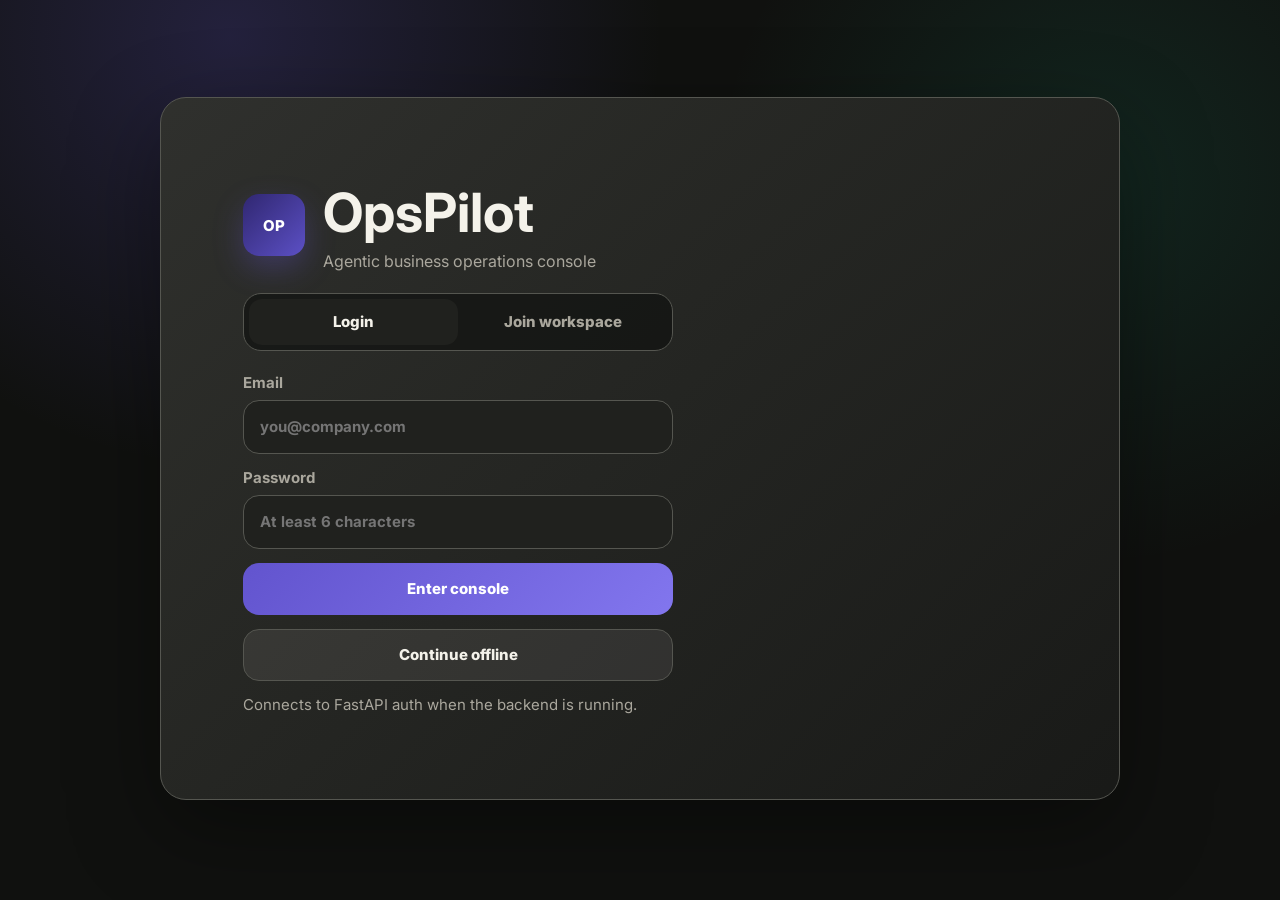
==== frontend/index.html @ 9881224c "Add AI suggestions and reply drafts" ====
<!doctype html>
<html lang="en">
  <head>
    <meta charset="UTF-8" />
    <meta name="viewport" content="width=device-width, initial-scale=1.0" />
    <title>OpsPilot Console</title>
    <link rel="preconnect" href="https://fonts.googleapis.com" />
    <link rel="preconnect" href="https://fonts.gstatic.com" crossorigin />
    <link href="https://fonts.googleapis.com/css2?family=Inter:wght@400;500;600;700;800&display=swap" rel="stylesheet" />
    <link rel="stylesheet" href="styles.css" />
  </head>

  <body>
    <main class="app-shell">
      <section class="auth-screen" id="authScreen">
        <div class="orbital-card">
          <div class="brand-row">
            <div class="logo-mark">OP</div>
            <div>
              <h1>OpsPilot</h1>
              <p>Agentic business operations console</p>
            </div>
          </div>

          <div class="auth-tabs">
            <button class="active" data-auth-tab="login">Login</button>
            <button data-auth-tab="join">Join workspace</button>
          </div>

          <form id="authForm" class="auth-form">
            <label id="nameField">
              <span>Full name</span>
              <input name="full_name" type="text" autocomplete="name" placeholder="Your name" />
            </label>

            <label>
              <span>Email</span>
              <input name="email" type="email" autocomplete="email" placeholder="you@company.com" required />
            </label>

            <label>
              <span>Password</span>
              <input name="password" type="password" autocomplete="current-password" placeholder="At least 6 characters" required />
            </label>

            <button class="primary-action" type="submit" id="authSubmit">Enter console</button>
            <button class="ghost-action" type="button" id="demoLogin">Continue offline</button>

            <p class="form-note" id="authMessage">Connects to FastAPI auth when the backend is running.</p>
          </form>
        </div>
      </section>

      <section class="console-screen hidden" id="consoleScreen">
        <header class="topbar">
          <div class="brand-mini">
            <div class="logo-mark small">OP</div>
            <strong>OpsPilot</strong>
            <span>/</span>
            <span>Console</span>
          </div>

          <div class="top-actions">
            <button class="model-pill" id="modelButton"><span></span><b id="modelName">gpt-4o</b> · langgraph</button>
            <button class="icon-button" data-panel="profile" type="button">Profile</button>
            <button class="icon-button" data-panel="history" type="button">History</button>
            <button class="icon-button" data-panel="settings" type="button">Settings</button>
            <button class="icon-button" id="logoutButton" title="Logout">Logout</button>
          </div>
        </header>

        <section class="utility-panel hidden" id="utilityPanel">
          <div class="utility-head">
            <h2 id="utilityTitle">Profile</h2>
            <button class="panel-close" id="panelClose" type="button">Close</button>
          </div>
          <div class="utility-body" id="utilityBody"></div>
        </section>

        <section class="command-wrap">
          <div class="command-bar" id="dropZone">
            <span class="search-icon">⌕</span>
            <input id="taskInput" placeholder="Describe a task, paste an invoice, or drop a file..." />
            <button id="runTaskButton">Run</button>
          </div>

          <div class="quick-row">
            <button id="clearButton">Clear</button>
            <button id="refreshButton">Refresh data</button>
          </div>
        </section>

        <section class="live-panel">
          <div class="panel-status">
            <strong><span class="live-dot"></span> LIVE · TASK <span id="liveTaskId">--</span></strong>
            <code id="processingTime">ready</code>
          </div>

          <div class="message-row">
            <div class="person-badge" id="personBadge">IN</div>
            <div class="message-copy">
              <div><strong id="customerName">Current request</strong> <span>waiting for input</span></div>
              <p id="taskText">No task has been processed yet.</p>
            </div>
          </div>

          <div class="agent-grid">
            <div class="reason-card">
              <h2>Reasoning Chain</h2>
              <ul id="reasoningList"></ul>
            </div>

            <div class="output-card">
              <div class="output-heading">
                <h2>Output</h2>
                <div class="confidence-ring"><span id="confidenceValue">--</span></div>
              </div>

              <dl>
                <dt>type</dt>
                <dd id="outType">--</dd>

                <dt>category</dt>
                <dd id="outCategory">--</dd>

                <dt>priority</dt>
                <dd id="outPriority">--</dd>

                <dt>team</dt>
                <dd id="outTeam">--</dd>

                <dt>sla</dt>
                <dd id="outSla">--</dd>
              </dl>
            </div>

            <div class="ai-insight-card">
              <div>
                <h2>AI Suggestions</h2>
                <ul id="suggestionList">
                  <li>No suggestions yet.</li>
                </ul>
              </div>

              <div>
                <h2>Reply Draft</h2>
                <p id="replyDraft">Run a task to generate a response draft.</p>
              </div>
            </div>
          </div>
        </section>

        <section class="metrics-grid">
          <article>
            <span>Tasks today</span>
            <strong id="metricTasks">0</strong>
            <small>live</small>
            <canvas data-chart="tasks"></canvas>
          </article>

          <article>
            <span>Invoices</span>
            <strong id="metricInvoices">0</strong>
            <small>live</small>
            <canvas data-chart="invoices"></canvas>
          </article>

          <article>
            <span>Latency</span>
            <strong id="metricLatency">--</strong>
            <small>p50</small>
            <canvas data-chart="latency"></canvas>
          </article>

          <article>
            <span>Accuracy</span>
            <strong id="metricAccuracy">--</strong>
            <small>live</small>
            <canvas data-chart="accuracy"></canvas>
          </article>
        </section>

        <section class="workload-card">
          <div class="section-heading">
            <h2>Team workload · today</h2>
            <span id="routedCount">0 tasks routed</span>
          </div>

          <div class="workload-bar">
            <span id="billingBar" style="--w:25%; --c:#6657d6"></span>
            <span id="financeBar" style="--w:25%; --c:#22a87f"></span>
            <span id="supportBar" style="--w:25%; --c:#4b9add"></span>
            <span id="opsBar" style="--w:25%; --c:#ec6a42"></span>
          </div>

          <div class="legend">
            <span><i style="--c:#6657d6"></i>Billing <b id="billingCount">0</b></span>
            <span><i style="--c:#22a87f"></i>Finance <b id="financeCount">0</b></span>
            <span><i style="--c:#4b9add"></i>Support <b id="supportCount">0</b></span>
            <span><i style="--c:#ec6a42"></i>Ops <b id="opsCount">0</b></span>
          </div>
        </section>

        <section class="activity-card">
          <div class="section-heading">
            <h2>Activity stream</h2>
            <div class="filters">
              <button class="active" data-filter="all">All</button>
              <button data-filter="ticket">Tickets</button>
              <button data-filter="invoice">Invoices</button>
            </div>
          </div>

          <div class="activity-list" id="activityList"></div>
        </section>
      </section>
    </main>

    <script src="app.js?v=ai-suggestions-1"></script>
  </body>
</html>
---- frontend/styles.css ----
:root {
  color-scheme: dark;
  --bg: #10110f;
  --panel: #2c2d2a;
  --panel-soft: #343531;
  --ink: #f4f2ea;
  --muted: #aaa79d;
  --line: #555650;
  --purple: #6254ce;
  --purple-deep: #2b256d;
  --green: #9bd86b;
  --teal: #1fa480;
  --orange: #cf552a;
  --blue: #4995d8;
}

* { box-sizing: border-box; }

body {
  margin: 0;
  min-height: 100vh;
  font-family: Inter, system-ui, -apple-system, BlinkMacSystemFont, "Segoe UI", sans-serif;
  background:
    radial-gradient(circle at 18% 4%, rgba(98, 84, 206, .24), transparent 27rem),
    radial-gradient(circle at 86% 20%, rgba(31, 164, 128, .14), transparent 24rem),
    var(--bg);
  color: var(--ink);
  font-size: 15px;
}

button, input { font: inherit; }
button { cursor: pointer; }
a { color: inherit; text-decoration: none; }

.app-shell {
  width: min(1470px, calc(100% - 28px));
  margin: 0 auto;
  padding: 24px 0 28px;
}

.hidden { display: none !important; }

.console-screen { position: relative; }

.auth-screen {
  min-height: calc(100vh - 52px);
  display: grid;
  place-items: center;
}

.orbital-card {
  position: relative;
  width: min(960px, 100%);
  min-height: 620px;
  display: grid;
  align-content: center;
  gap: 22px;
  overflow: hidden;
  padding: clamp(28px, 7vw, 82px);
  border: 1px solid var(--line);
  border-radius: 26px;
  background: linear-gradient(135deg, rgba(48, 49, 45, .96), rgba(25, 26, 24, .97));
  box-shadow: 0 30px 90px rgba(0,0,0,.38);
}

.brand-row, .brand-mini, .top-actions, .quick-row, .section-heading, .legend, .filters, .utility-head, .output-heading {
  display: flex;
  align-items: center;
}

.brand-row { gap: 18px; position: relative; z-index: 1; }
.brand-row h1 { margin: 0; font-size: clamp(34px, 5vw, 54px); letter-spacing: 0; }
.brand-row p { margin: 6px 0 0; color: var(--muted); font-size: 16px; }

.logo-mark {
  display: grid;
  place-items: center;
  width: 62px;
  height: 62px;
  border-radius: 16px;
  background: linear-gradient(135deg, #302771, #5c50c5);
  color: white;
  font-weight: 800;
  box-shadow: 0 12px 30px rgba(98,84,206,.32);
}

.logo-mark.small { width: 52px; height: 52px; border-radius: 13px; font-size: 14px; }

.auth-tabs {
  position: relative;
  z-index: 1;
  width: min(430px, 100%);
  display: grid;
  grid-template-columns: 1fr 1fr;
  padding: 5px;
  border: 1px solid var(--line);
  border-radius: 18px;
  background: rgba(17,18,16,.7);
}

.auth-tabs button, .filters button, .quick-row button, .icon-button {
  border: 0;
  color: var(--muted);
  background: transparent;
}

.auth-tabs button {
  min-height: 46px;
  border-radius: 13px;
  font-weight: 800;
}

.auth-tabs button.active, .filters button.active {
  background: #20211e;
  color: var(--ink);
}

.auth-form {
  position: relative;
  z-index: 1;
  width: min(430px, 100%);
  display: grid;
  gap: 14px;
}

.auth-form label { display: grid; gap: 8px; color: var(--muted); font-weight: 700; }
.auth-form input, .command-bar input {
  width: 100%;
  border: 1px solid var(--line);
  border-radius: 16px;
  background: #20211e;
  color: var(--ink);
  outline: 0;
}

.auth-form input { height: 54px; padding: 0 16px; }
.auth-form input:focus, .command-bar:focus-within { border-color: #a79cff; box-shadow: 0 0 0 4px rgba(98,84,206,.2); }

.primary-action, .ghost-action, .command-bar button {
  min-height: 52px;
  border: 0;
  border-radius: 16px;
  color: white;
  font-weight: 800;
  background: linear-gradient(135deg, var(--purple), #8276ee);
}

.ghost-action {
  color: var(--ink);
  background: rgba(244,242,234,.08);
  border: 1px solid var(--line);
}

.form-note { min-height: 22px; margin: 0; color: var(--muted); }

.topbar {
  position: relative;
  z-index: 20;
  display: flex;
  justify-content: space-between;
  gap: 20px;
  align-items: center;
  margin-bottom: 24px;
}

.brand-mini { gap: 14px; font-size: 21px; }
.brand-mini span { color: var(--muted); }
.top-actions { gap: 12px; }

.model-pill, .icon-button {
  min-height: 42px;
  border: 0;
  border-radius: 24px;
  font-weight: 800;
}

.model-pill {
  display: flex;
  gap: 9px;
  align-items: center;
  padding: 0 18px;
  color: #223b14;
  background: #edf8e6;
}

.model-pill span {
  width: 12px;
  height: 12px;
  border-radius: 50%;
  background: #6aa72a;
}

.icon-button {
  display: inline-flex;
  align-items: center;
  justify-content: center;
  padding: 0 16px;
  border: 1px solid var(--line);
  color: var(--ink);
  background: var(--panel);
}

.icon-button.active, .icon-button:hover {
  border-color: #a79cff;
  background: #353341;
}

.utility-panel {
  position: absolute;
  top: 72px;
  right: 0;
  z-index: 10;
  width: min(420px, calc(100vw - 32px));
  padding: 16px;
  border: 1px solid var(--line);
  border-radius: 16px;
  background: #252622;
  box-shadow: 0 22px 70px rgba(0,0,0,.42);
}

.utility-head {
  justify-content: space-between;
  gap: 14px;
  margin-bottom: 16px;
}

.utility-head h2 {
  margin: 0;
  font-size: 18px;
}

.panel-close {
  min-height: 36px;
  padding: 0 13px;
  border: 1px solid var(--line);
  border-radius: 999px;
  color: var(--ink);
  background: #20211e;
}

.utility-body {
  display: grid;
  gap: 14px;
}

.utility-grid {
  display: grid;
  grid-template-columns: repeat(3, 1fr);
  gap: 14px;
}

.utility-tile {
  min-height: 94px;
  padding: 16px;
  border: 1px solid #484943;
  border-radius: 12px;
  background: #20211e;
}

.utility-tile span, .utility-row span {
  display: block;
  color: var(--muted);
  font-size: 13px;
  margin-bottom: 7px;
}

.utility-tile strong {
  font-size: 18px;
}

.utility-list {
  display: grid;
  gap: 8px;
}

.utility-row {
  display: grid;
  grid-template-columns: 76px 1fr 72px;
  align-items: center;
  gap: 12px;
  min-height: 44px;
  padding: 10px 12px;
  border: 1px solid #484943;
  border-radius: 10px;
  background: #20211e;
}

.mini-action {
  min-height: 34px;
  border: 1px solid var(--line);
  border-radius: 999px;
  color: var(--ink);
  background: #2f302c;
}

.settings-form {
  display: grid;
  grid-template-columns: 1fr 180px auto;
  gap: 12px;
  align-items: end;
}

.settings-form label {
  display: grid;
  gap: 7px;
  color: var(--muted);
  font-weight: 700;
}

.settings-form input, .settings-form select {
  min-height: 42px;
  border: 1px solid var(--line);
  border-radius: 12px;
  padding: 0 12px;
  color: var(--ink);
  background: #20211e;
}

.settings-form button {
  min-height: 42px;
  border: 0;
  border-radius: 12px;
  padding: 0 16px;
  color: white;
  font-weight: 800;
  background: var(--purple);
}

.command-wrap { display: grid; gap: 12px; margin-bottom: 24px; }

.command-bar {
  display: grid;
  grid-template-columns: auto 1fr auto;
  align-items: center;
  gap: 14px;
  min-height: 76px;
  padding: 0 12px 0 24px;
  border: 1px solid var(--line);
  border-radius: 20px;
  background: var(--panel);
  transition: .2s ease;
}

.command-bar.dragging { transform: translateY(-2px); border-color: var(--green); }
.search-icon { color: var(--muted); font-size: 34px; }
.command-bar input { border: 0; background: transparent; font-size: 18px; }
.command-bar button { min-width: 112px; }

.quick-row { gap: 10px; flex-wrap: wrap; }
.quick-row button {
  min-height: 38px;
  padding: 0 14px;
  border: 1px solid var(--line);
  border-radius: 999px;
  background: rgba(244,242,234,.06);
}

.live-panel, .workload-card, .activity-card, .metrics-grid article {
  border: 1px solid var(--line);
  background: var(--panel);
  box-shadow: inset 0 1px rgba(255,255,255,.04);
}

.live-panel {
  overflow: hidden;
  border-color: #a79cff;
  border-radius: 20px;
  margin-bottom: 24px;
}

.panel-status {
  display: flex;
  justify-content: space-between;
  gap: 16px;
  align-items: center;
  padding: 18px 28px;
  background: var(--purple-deep);
}

.live-dot {
  display: inline-block;
  width: 13px;
  height: 13px;
  margin-right: 12px;
  border-radius: 50%;
  background: var(--green);
  box-shadow: 0 0 0 0 rgba(155,216,107,.8);
  animation: pulse 1.5s infinite;
}

@keyframes pulse {
  70% { box-shadow: 0 0 0 12px rgba(155,216,107,0); }
}

.panel-status code { color: #aaa1e5; font-size: 18px; font-weight: 800; }
.message-row { display: grid; grid-template-columns: 58px 1fr; gap: 18px; padding: 30px 32px; }
.person-badge {
  display: grid;
  place-items: center;
  width: 56px;
  height: 56px;
  border-radius: 50%;
  background: #faece8;
  color: #723b2c;
  font-weight: 800;
}

.message-copy span { color: var(--muted); margin-left: 10px; }
.message-copy p {
  margin: 10px 0 0;
  padding: 18px 20px;
  border-radius: 16px;
  background: #22231f;
  font-size: 18px;
  line-height: 1.5;
}

.agent-grid {
  display: grid;
  grid-template-columns: 1.15fr 1fr;
  gap: 24px;
  padding: 0 32px 30px;
}

.reason-card, .output-card, .ai-insight-card {
  min-height: 270px;
  border-radius: 16px;
  padding: 28px;
}

.reason-card { background: #242520; }
.reason-card h2, .output-card h2, .ai-insight-card h2, .section-heading h2 {
  margin: 0;
  font-size: 17px;
  text-transform: none;
}

.reason-card h2, .output-card h2, .ai-insight-card h2 {
  margin-bottom: 22px;
  color: #cbc8bf;
  text-transform: uppercase;
  letter-spacing: 0;
}

.reason-card ul { list-style: none; display: grid; gap: 16px; padding: 0; margin: 0; }
.reason-card li {
  display: grid;
  grid-template-columns: 28px 1fr auto;
  align-items: center;
  gap: 16px;
  min-height: 36px;
  color: var(--muted);
  font-size: 16px;
}

.reason-card li.done { color: var(--ink); }
.reason-card li.active {
  padding: 9px 12px;
  margin-left: -12px;
  border-radius: 10px;
  color: #6b61c6;
  background: #ededff;
}

.reason-card i {
  width: 24px;
  height: 24px;
  border: 2px solid #666762;
  border-radius: 50%;
}

.reason-card li.done i { border: 0; border-radius: 0; }
.reason-card li.done i::before { content: "✓"; color: var(--teal); font-size: 28px; }
.reason-card li.active i { border: 0; background: var(--purple); }
.reason-card small { color: var(--muted); }

.output-card {
  background: var(--purple-deep);
}

.ai-insight-card {
  grid-column: 1 / -1;
  min-height: 0;
  display: grid;
  grid-template-columns: 1fr 1fr;
  gap: 22px;
  background: #20211e;
}

.output-heading {
  justify-content: space-between;
  gap: 18px;
  margin-bottom: 22px;
}

.output-card .output-heading h2 {
  margin-bottom: 0;
}

.confidence-ring {
  position: relative;
  flex: 0 0 auto;
  width: 70px;
  height: 70px;
  display: grid;
  place-items: center;
  border-radius: 50%;
  background: conic-gradient(var(--green) 0 352deg, rgba(255,255,255,.18) 352deg);
}

.confidence-ring::after {
  content: "";
  position: absolute;
  inset: 7px;
  border-radius: 50%;
  background: var(--purple-deep);
}

.confidence-ring span {
  position: relative;
  z-index: 1;
  color: var(--green);
  font-weight: 800;
}

.output-card dl {
  display: grid;
  grid-template-columns: minmax(86px, 120px) minmax(0, 1fr);
  gap: 13px;
  margin: 0;
  font-size: 16px;
}

.output-card dt { color: #bdb5df; }
.output-card dd { margin: 0; justify-self: end; max-width: 100%; font-weight: 800; text-align: right; overflow-wrap: anywhere; }
#outType { padding: 8px 16px; border-radius: 999px; background: #6657d6; }
#outPriority { padding: 8px 16px; border-radius: 999px; background: var(--orange); }
#outTeam { color: var(--green); }

.ai-insight-card ul {
  display: grid;
  gap: 10px;
  margin: 0;
  padding: 0;
  list-style: none;
}

.ai-insight-card li, .ai-insight-card p {
  margin: 0;
  color: var(--ink);
  line-height: 1.45;
}

.ai-insight-card li {
  position: relative;
  padding-left: 20px;
}

.ai-insight-card li::before {
  content: "";
  position: absolute;
  top: .7em;
  left: 0;
  width: 8px;
  height: 8px;
  border-radius: 50%;
  background: var(--green);
}

.metrics-grid {
  display: grid;
  grid-template-columns: repeat(4, 1fr);
  gap: 20px;
  margin-bottom: 24px;
}

.metrics-grid article {
  position: relative;
  min-height: 132px;
  overflow: hidden;
  border-radius: 18px;
  padding: 20px;
}

.metrics-grid span, .metrics-grid small { display: block; color: var(--muted); }
.metrics-grid strong { display: block; margin: 8px 0; font-size: 28px; }
.metrics-grid small { color: #4d9d26; font-weight: 800; }
.metrics-grid canvas { position: absolute; right: 20px; bottom: 34px; width: 118px; height: 42px; }

.workload-card, .activity-card { border-radius: 18px; padding: 28px; margin-bottom: 24px; }
.section-heading { justify-content: space-between; gap: 16px; margin-bottom: 24px; }
.section-heading span { color: var(--muted); }

.workload-bar {
  display: flex;
  overflow: hidden;
  height: 16px;
  border-radius: 999px;
  background: #20211e;
}

.workload-bar span { width: var(--w); background: var(--c); }
.legend { justify-content: space-between; gap: 18px; flex-wrap: wrap; margin-top: 24px; color: var(--muted); font-size: 16px; }
.legend span { display: flex; align-items: center; gap: 10px; }
.legend i { width: 16px; height: 16px; border-radius: 5px; background: var(--c); }
.legend b { margin-left: 70px; color: var(--ink); }

.filters { gap: 12px; }
.filters button {
  min-height: 40px;
  padding: 0 18px;
  border-radius: 999px;
  font-weight: 800;
}

.activity-list { display: grid; }
.empty-state {
  min-height: 58px;
  display: grid;
  align-items: center;
  color: var(--muted);
  border: 1px dashed #4a4b45;
  border-radius: 12px;
  padding: 0 16px;
}

.activity-item {
  display: grid;
  grid-template-columns: 16px 72px minmax(220px, 1fr) 118px 86px 58px;
  align-items: center;
  gap: 16px;
  min-height: 60px;
  border-bottom: 1px solid #4a4b45;
  font-size: 16px;
}

.activity-item:last-child { border-bottom: 0; }
.activity-dot { width: 12px; height: 12px; border-radius: 50%; background: var(--green); }
.activity-dot.ticket { background: var(--purple); }
.activity-id, .activity-time { color: var(--muted); }
.tag {
  justify-self: start;
  padding: 7px 14px;
  border-radius: 999px;
  background: #e8e6ff;
  color: #2d2864;
  font-weight: 800;
}
.tag.invoice { background: #def4ee; color: #0d4c3d; }
.tag.general { background: #e6f2ff; color: #113a5b; }
.priority-high { color: var(--orange); font-weight: 800; }

@media (max-width: 900px) {
  .topbar, .section-heading { align-items: flex-start; flex-direction: column; }
  .agent-grid, .metrics-grid, .ai-insight-card { grid-template-columns: 1fr; }
  .utility-grid, .settings-form { grid-template-columns: 1fr; }
  .utility-row { grid-template-columns: 70px 1fr; }
  .message-row { grid-template-columns: 1fr; }
  .message-copy p { font-size: 19px; padding: 18px; }
  .activity-item { grid-template-columns: 18px 70px 1fr; gap: 12px; padding: 14px 0; }
  .activity-item .tag, .activity-item .priority, .activity-time { justify-self: start; }
}

@media (max-width: 560px) {
  .app-shell { width: min(100% - 18px, 1470px); padding-top: 10px; }
  .brand-mini { font-size: 20px; gap: 10px; }
  .top-actions { flex-wrap: wrap; }
  .command-bar { grid-template-columns: 1fr; padding: 14px; }
  .search-icon { display: none; }
  .command-bar input { font-size: 18px; min-height: 44px; }
  .panel-status { flex-direction: column; align-items: flex-start; }
  .agent-grid, .message-row, .live-panel .panel-status { padding-left: 18px; padding-right: 18px; }
  .output-card dl { grid-template-columns: 1fr; }
  .output-card dd { justify-self: start; }
  .output-heading { align-items: flex-start; flex-direction: column; }
}
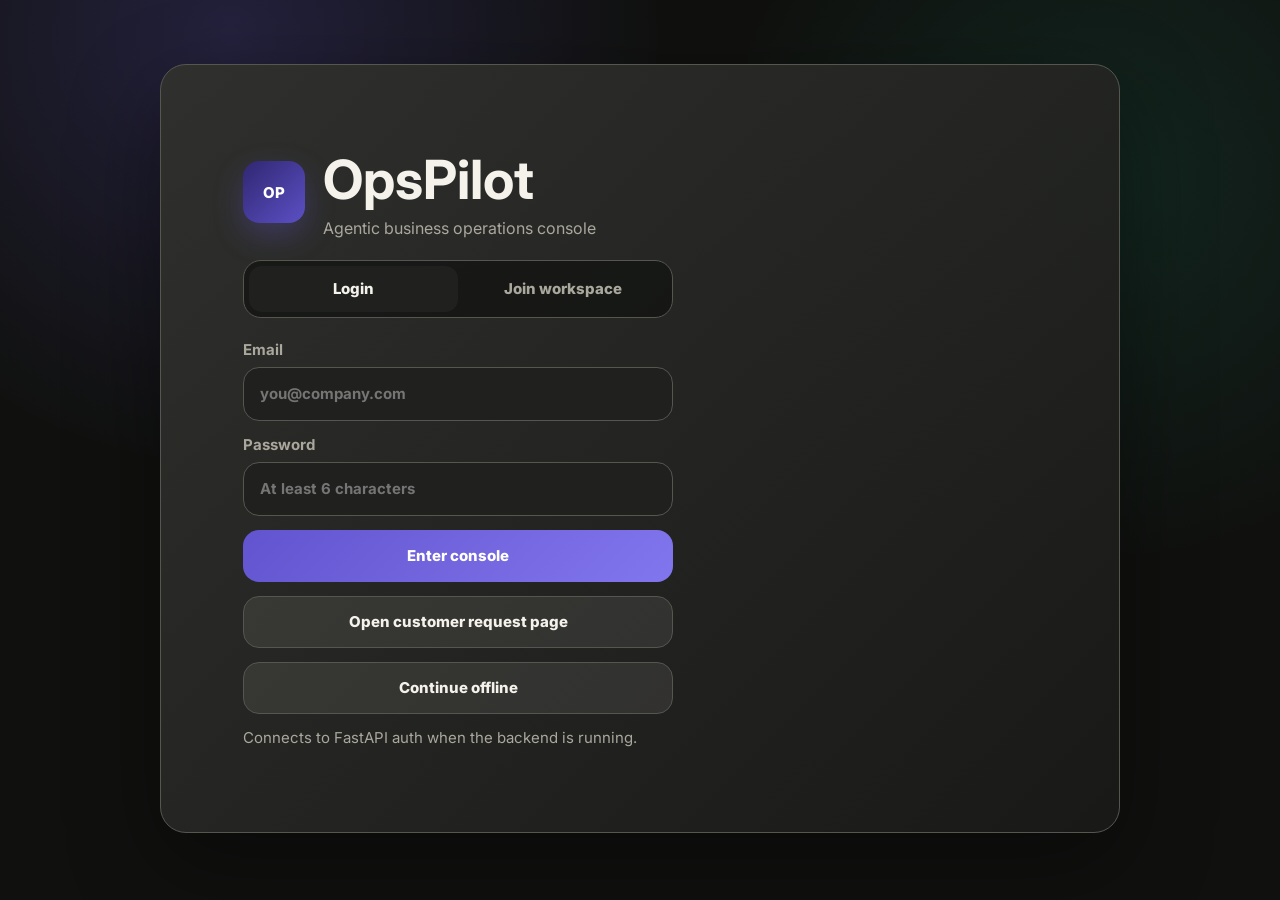
==== commit 470ad349: "Add customer request portal" ====
--- a/frontend/index.html
+++ b/frontend/index.html
@@ -44,6 +44,7 @@
             </label>
 
             <button class="primary-action" type="submit" id="authSubmit">Enter console</button>
+            <a class="ghost-link" href="customer.html">Open customer request page</a>
             <button class="ghost-action" type="button" id="demoLogin">Continue offline</button>
 
             <p class="form-note" id="authMessage">Connects to FastAPI auth when the backend is running.</p>
@@ -65,6 +66,7 @@
             <button class="icon-button" data-panel="profile" type="button">Profile</button>
             <button class="icon-button" data-panel="history" type="button">History</button>
             <button class="icon-button" data-panel="settings" type="button">Settings</button>
+            <a class="icon-button" href="customer.html">Customer page</a>
             <button class="icon-button" id="logoutButton" title="Logout">Logout</button>
           </div>
         </header>
--- a/frontend/styles.css
+++ b/frontend/styles.css
@@ -136,7 +136,9 @@
 .auth-form input { height: 54px; padding: 0 16px; }
 .auth-form input:focus, .command-bar:focus-within { border-color: #a79cff; box-shadow: 0 0 0 4px rgba(98,84,206,.2); }
 
-.primary-action, .ghost-action, .command-bar button {
+.primary-action, .ghost-action, .ghost-link, .command-bar button {
+  display: grid;
+  place-items: center;
   min-height: 52px;
   border: 0;
   border-radius: 16px;
@@ -145,7 +147,7 @@
   background: linear-gradient(135deg, var(--purple), #8276ee);
 }
 
-.ghost-action {
+.ghost-action, .ghost-link {
   color: var(--ink);
   background: rgba(244,242,234,.08);
   border: 1px solid var(--line);
@@ -650,9 +652,134 @@
 .tag.general { background: #e6f2ff; color: #113a5b; }
 .priority-high { color: var(--orange); font-weight: 800; }
 
+.customer-shell {
+  width: min(1180px, calc(100% - 28px));
+  margin: 0 auto;
+  padding: 24px 0 34px;
+}
+
+.customer-topbar {
+  display: flex;
+  align-items: center;
+  justify-content: space-between;
+  gap: 18px;
+  margin-bottom: 38px;
+}
+
+.customer-layout {
+  min-height: calc(100vh - 128px);
+  display: grid;
+  grid-template-columns: .95fr 1.05fr;
+  align-items: center;
+  gap: 34px;
+}
+
+.customer-copy {
+  display: grid;
+  gap: 18px;
+}
+
+.eyebrow {
+  width: max-content;
+  padding: 8px 13px;
+  border: 1px solid #6d66b8;
+  border-radius: 999px;
+  color: #d8d2ff;
+  background: rgba(98,84,206,.18);
+  font-weight: 800;
+}
+
+.customer-copy h1 {
+  max-width: 640px;
+  margin: 0;
+  font-size: clamp(42px, 6vw, 72px);
+  line-height: .98;
+}
+
+.customer-copy p {
+  max-width: 560px;
+  margin: 0;
+  color: var(--muted);
+  font-size: 18px;
+  line-height: 1.55;
+}
+
+.flow-strip {
+  width: min(560px, 100%);
+  display: flex;
+  align-items: center;
+  gap: 12px;
+  flex-wrap: wrap;
+  margin-top: 12px;
+  padding: 14px;
+  border: 1px solid var(--line);
+  border-radius: 16px;
+  background: rgba(44,45,42,.72);
+}
+
+.flow-strip span {
+  color: var(--ink);
+  font-weight: 800;
+}
+
+.flow-strip i {
+  width: 34px;
+  height: 2px;
+  background: var(--green);
+}
+
+.customer-form {
+  display: grid;
+  grid-template-columns: 1fr 1fr;
+  gap: 14px;
+  padding: clamp(22px, 4vw, 34px);
+  border: 1px solid var(--line);
+  border-radius: 22px;
+  background: linear-gradient(135deg, rgba(48, 49, 45, .96), rgba(28, 29, 26, .98));
+  box-shadow: 0 30px 90px rgba(0,0,0,.32);
+}
+
+.customer-form label {
+  display: grid;
+  gap: 8px;
+  color: var(--muted);
+  font-weight: 800;
+}
+
+.customer-form input, .customer-form select, .customer-form textarea {
+  width: 100%;
+  border: 1px solid var(--line);
+  border-radius: 14px;
+  background: #20211e;
+  color: var(--ink);
+  outline: 0;
+}
+
+.customer-form input, .customer-form select {
+  min-height: 52px;
+  padding: 0 14px;
+}
+
+.customer-form textarea {
+  min-height: 168px;
+  resize: vertical;
+  padding: 14px;
+  line-height: 1.45;
+}
+
+.customer-form input:focus, .customer-form select:focus, .customer-form textarea:focus {
+  border-color: #a79cff;
+  box-shadow: 0 0 0 4px rgba(98,84,206,.2);
+}
+
+.customer-form .full-field, .customer-form .primary-action, .customer-form .form-note {
+  grid-column: 1 / -1;
+}
+
 @media (max-width: 900px) {
   .topbar, .section-heading { align-items: flex-start; flex-direction: column; }
   .agent-grid, .metrics-grid, .ai-insight-card { grid-template-columns: 1fr; }
+  .customer-layout, .customer-form { grid-template-columns: 1fr; }
   .utility-grid, .settings-form { grid-template-columns: 1fr; }
   .utility-row { grid-template-columns: 70px 1fr; }
   .message-row { grid-template-columns: 1fr; }
@@ -665,6 +792,7 @@
   .app-shell { width: min(100% - 18px, 1470px); padding-top: 10px; }
   .brand-mini { font-size: 20px; gap: 10px; }
   .top-actions { flex-wrap: wrap; }
+  .customer-topbar { align-items: flex-start; flex-direction: column; }
   .command-bar { grid-template-columns: 1fr; padding: 14px; }
   .search-icon { display: none; }
   .command-bar input { font-size: 18px; min-height: 44px; }
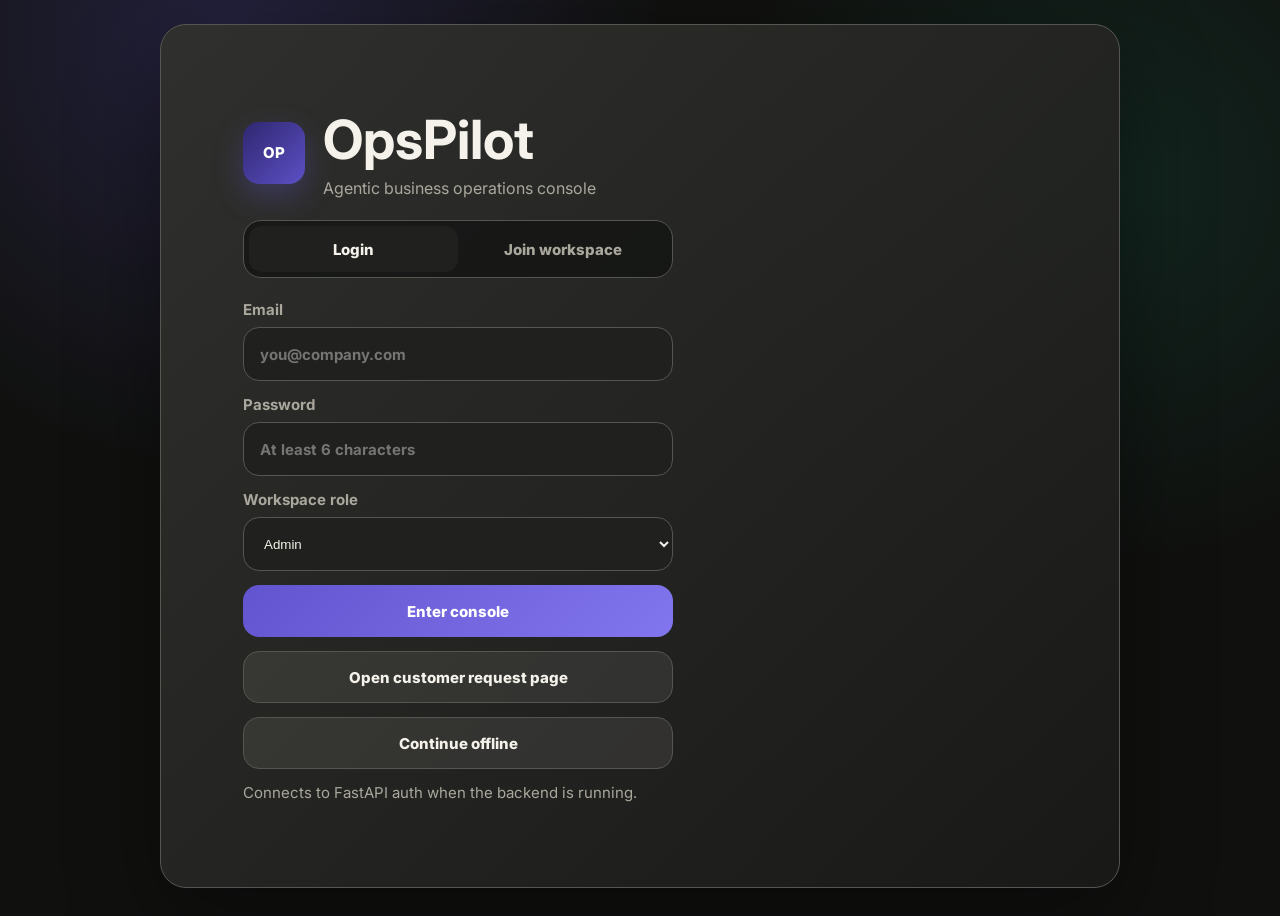
==== commit d2099055: "Add admin analytics notifications role access and reply copy" ====
--- a/frontend/index.html
+++ b/frontend/index.html
@@ -43,6 +43,14 @@
               <input name="password" type="password" autocomplete="current-password" placeholder="At least 6 characters" required />
             </label>
 
+            <label>
+              <span>Workspace role</span>
+              <select name="role">
+                <option value="admin">Admin</option>
+                <option value="operator">Operator</option>
+              </select>
+            </label>
+
             <button class="primary-action" type="submit" id="authSubmit">Enter console</button>
             <a class="ghost-link" href="customer.html">Open customer request page</a>
             <button class="ghost-action" type="button" id="demoLogin">Continue offline</button>
@@ -62,10 +70,11 @@
           </div>
 
           <div class="top-actions">
-            <button class="model-pill" id="modelButton"><span></span><b id="modelName">gpt-4o</b> · langgraph</button>
+            <span class="role-pill" id="roleBadge">Admin</span>
+            <button class="model-pill" id="modelButton" data-admin-only><span></span><b id="modelName">gpt-4o</b> · langgraph</button>
             <button class="icon-button" data-panel="profile" type="button">Profile</button>
             <button class="icon-button" data-panel="history" type="button">History</button>
-            <button class="icon-button" data-panel="settings" type="button">Settings</button>
+            <button class="icon-button" data-panel="settings" data-admin-only type="button">Settings</button>
             <a class="icon-button" href="customer.html">Customer page</a>
             <button class="icon-button" id="logoutButton" title="Logout">Logout</button>
           </div>
@@ -80,6 +89,8 @@
         </section>
 
         <section class="command-wrap">
+          <div class="notification-banner hidden" id="notificationBanner">New customer request received.</div>
+
           <div class="command-bar" id="dropZone">
             <span class="search-icon">⌕</span>
             <input id="taskInput" placeholder="Describe a task, paste an invoice, or drop a file..." />
@@ -145,10 +156,27 @@
               </div>
 
               <div>
-                <h2>Reply Draft</h2>
+                <div class="reply-head">
+                  <h2>Reply Draft</h2>
+                  <button class="mini-action" id="copyReplyButton" type="button">Copy</button>
+                </div>
                 <p id="replyDraft">Run a task to generate a response draft.</p>
               </div>
             </div>
+          </div>
+        </section>
+
+        <section class="analytics-card" id="adminAnalytics">
+          <div class="section-heading">
+            <h2>Admin analytics</h2>
+            <span id="analyticsSummary">No requests yet</span>
+          </div>
+
+          <div class="analytics-grid">
+            <div><span>High priority</span><strong id="analyticsHigh">0</strong></div>
+            <div><span>Tickets</span><strong id="analyticsTickets">0</strong></div>
+            <div><span>Invoices</span><strong id="analyticsInvoices">0</strong></div>
+            <div><span>Top team</span><strong id="analyticsTopTeam">--</strong></div>
           </div>
         </section>
 
@@ -218,6 +246,6 @@
       </section>
     </main>
 
-    <script src="app.js?v=ai-suggestions-1"></script>
+    <script src="app.js?v=advanced-viva-1"></script>
   </body>
 </html>
--- a/frontend/styles.css
+++ b/frontend/styles.css
@@ -63,7 +63,7 @@
   box-shadow: 0 30px 90px rgba(0,0,0,.38);
 }
 
-.brand-row, .brand-mini, .top-actions, .quick-row, .section-heading, .legend, .filters, .utility-head, .output-heading {
+.brand-row, .brand-mini, .top-actions, .quick-row, .section-heading, .legend, .filters, .utility-head, .output-heading, .reply-head {
   display: flex;
   align-items: center;
 }
@@ -124,7 +124,7 @@
 }
 
 .auth-form label { display: grid; gap: 8px; color: var(--muted); font-weight: 700; }
-.auth-form input, .command-bar input {
+.auth-form input, .auth-form select, .command-bar input {
   width: 100%;
   border: 1px solid var(--line);
   border-radius: 16px;
@@ -133,7 +133,7 @@
   outline: 0;
 }
 
-.auth-form input { height: 54px; padding: 0 16px; }
+.auth-form input, .auth-form select { height: 54px; padding: 0 16px; }
 .auth-form input:focus, .command-bar:focus-within { border-color: #a79cff; box-shadow: 0 0 0 4px rgba(98,84,206,.2); }
 
 .primary-action, .ghost-action, .ghost-link, .command-bar button {
@@ -169,11 +169,20 @@
 .brand-mini span { color: var(--muted); }
 .top-actions { gap: 12px; }
 
-.model-pill, .icon-button {
+.model-pill, .icon-button, .role-pill {
   min-height: 42px;
   border: 0;
   border-radius: 24px;
   font-weight: 800;
+}
+
+.role-pill {
+  display: inline-flex;
+  align-items: center;
+  padding: 0 14px;
+  border: 1px solid rgba(155,216,107,.5);
+  color: #dff7cf;
+  background: rgba(155,216,107,.12);
 }
 
 .model-pill {
@@ -297,7 +306,7 @@
 
 .settings-form {
   display: grid;
-  grid-template-columns: 1fr 180px auto;
+  grid-template-columns: 1fr 150px 130px auto;
   gap: 12px;
   align-items: end;
 }
@@ -330,6 +339,18 @@
 
 .command-wrap { display: grid; gap: 12px; margin-bottom: 24px; }
 
+.notification-banner {
+  min-height: 46px;
+  display: grid;
+  align-items: center;
+  padding: 0 18px;
+  border: 1px solid rgba(155,216,107,.55);
+  border-radius: 14px;
+  color: #dcf9cc;
+  background: rgba(44,78,32,.55);
+  font-weight: 800;
+}
+
 .command-bar {
   display: grid;
   grid-template-columns: auto 1fr auto;
@@ -357,7 +378,7 @@
   background: rgba(244,242,234,.06);
 }
 
-.live-panel, .workload-card, .activity-card, .metrics-grid article {
+.live-panel, .workload-card, .activity-card, .analytics-card, .metrics-grid article {
   border: 1px solid var(--line);
   background: var(--panel);
   box-shadow: inset 0 1px rgba(255,255,255,.04);
@@ -567,6 +588,52 @@
   height: 8px;
   border-radius: 50%;
   background: var(--green);
+}
+
+.reply-head {
+  justify-content: space-between;
+  gap: 12px;
+  margin-bottom: 22px;
+}
+
+.reply-head h2 {
+  margin-bottom: 0;
+}
+
+.mini-action:disabled {
+  cursor: not-allowed;
+  opacity: .55;
+}
+
+.analytics-card {
+  border-radius: 18px;
+  padding: 24px;
+  margin-bottom: 24px;
+}
+
+.analytics-grid {
+  display: grid;
+  grid-template-columns: repeat(4, 1fr);
+  gap: 14px;
+}
+
+.analytics-grid div {
+  min-height: 96px;
+  padding: 18px;
+  border: 1px solid #484943;
+  border-radius: 14px;
+  background: #20211e;
+}
+
+.analytics-grid span {
+  display: block;
+  color: var(--muted);
+  margin-bottom: 10px;
+}
+
+.analytics-grid strong {
+  display: block;
+  font-size: 28px;
 }
 
 .metrics-grid {
@@ -778,7 +845,7 @@
 
 @media (max-width: 900px) {
   .topbar, .section-heading { align-items: flex-start; flex-direction: column; }
-  .agent-grid, .metrics-grid, .ai-insight-card { grid-template-columns: 1fr; }
+  .agent-grid, .metrics-grid, .ai-insight-card, .analytics-grid { grid-template-columns: 1fr; }
   .customer-layout, .customer-form { grid-template-columns: 1fr; }
   .utility-grid, .settings-form { grid-template-columns: 1fr; }
   .utility-row { grid-template-columns: 70px 1fr; }
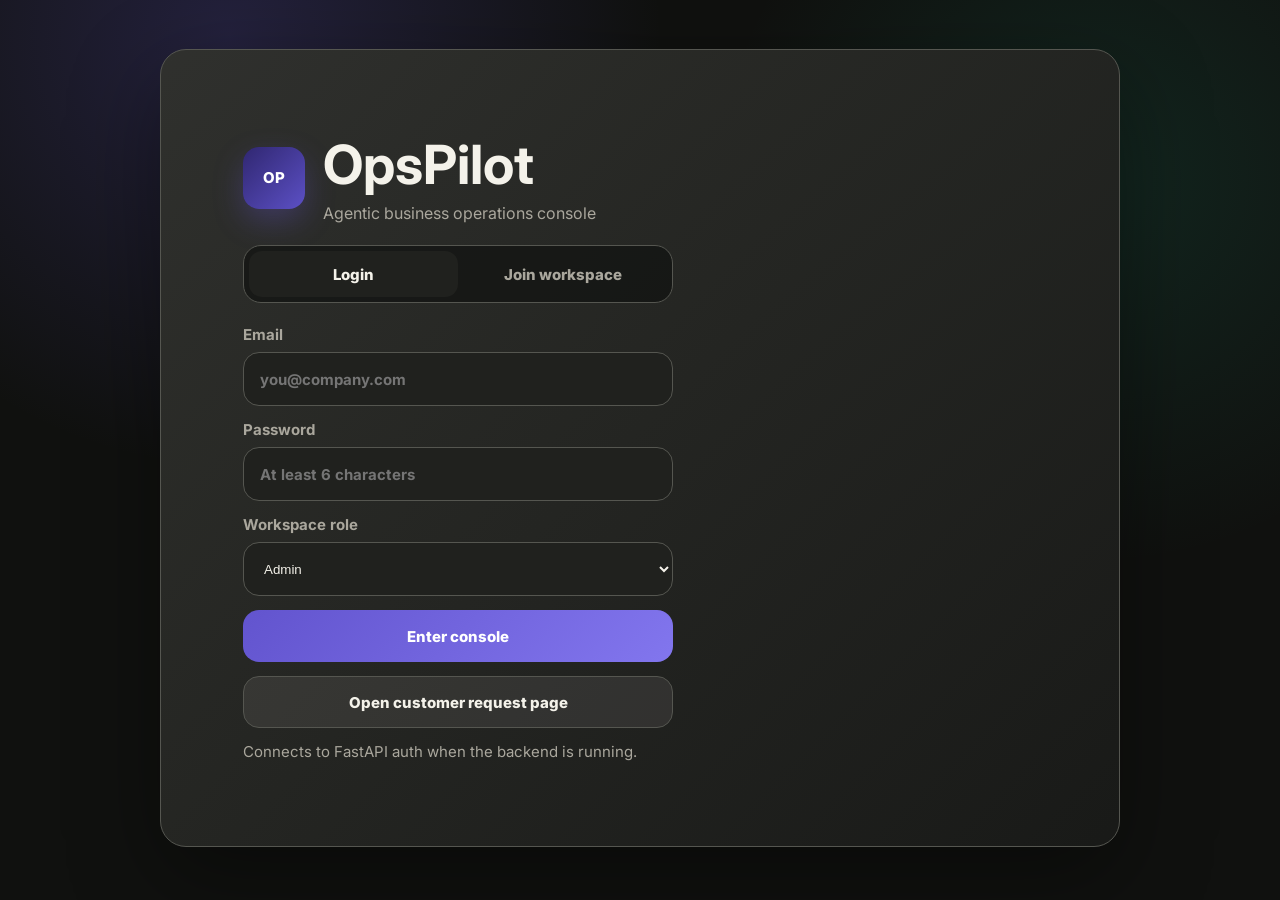
==== commit 10f7155d: "Move account actions into profile and add about section" ====
--- a/frontend/index.html
+++ b/frontend/index.html
@@ -53,7 +53,6 @@
 
             <button class="primary-action" type="submit" id="authSubmit">Enter console</button>
             <a class="ghost-link" href="customer.html">Open customer request page</a>
-            <button class="ghost-action" type="button" id="demoLogin">Continue offline</button>
 
             <p class="form-note" id="authMessage">Connects to FastAPI auth when the backend is running.</p>
           </form>
@@ -73,10 +72,6 @@
             <span class="role-pill" id="roleBadge">Admin</span>
             <button class="model-pill" id="modelButton" data-admin-only><span></span><b id="modelName">gpt-4o</b> · langgraph</button>
             <button class="icon-button" data-panel="profile" type="button">Profile</button>
-            <button class="icon-button" data-panel="history" type="button">History</button>
-            <button class="icon-button" data-panel="settings" data-admin-only type="button">Settings</button>
-            <a class="icon-button" href="customer.html">Customer page</a>
-            <button class="icon-button" id="logoutButton" title="Logout">Logout</button>
           </div>
         </header>
 
@@ -243,9 +238,46 @@
 
           <div class="activity-list" id="activityList"></div>
         </section>
+
+        <section class="ticket-detail-card hidden" id="ticketDetail">
+          <div class="section-heading">
+            <h2>Ticket detail</h2>
+            <button class="panel-close" id="detailClose" type="button">Close</button>
+          </div>
+
+          <div class="detail-grid">
+            <div class="detail-main">
+              <span id="detailMeta">Select a request</span>
+              <h3 id="detailTitle">No ticket selected</h3>
+              <p id="detailMessage">Click any activity item to open details.</p>
+            </div>
+
+            <div class="detail-side">
+              <div><span>Status</span><strong id="detailStatus">--</strong></div>
+              <div><span>SLA</span><strong id="detailSla">--</strong></div>
+              <div><span>Sentiment</span><strong id="detailSentiment">--</strong></div>
+              <div><span>Channel</span><strong id="detailChannel">--</strong></div>
+            </div>
+          </div>
+
+          <div class="status-row">
+            <button data-status="New" type="button">New</button>
+            <button data-status="In Progress" type="button">In Progress</button>
+            <button data-status="Waiting Customer" type="button">Waiting Customer</button>
+            <button data-status="Resolved" type="button">Resolved</button>
+            <button id="escalateButton" type="button">Escalate</button>
+          </div>
+
+          <div class="knowledge-box">
+            <h3>Knowledge suggestions</h3>
+            <ul id="knowledgeList">
+              <li>No article selected.</li>
+            </ul>
+          </div>
+        </section>
       </section>
     </main>
 
-    <script src="app.js?v=advanced-viva-1"></script>
+    <script src="app.js?v=workflow-viva-1"></script>
   </body>
 </html>
--- a/frontend/styles.css
+++ b/frontend/styles.css
@@ -279,6 +279,46 @@
   font-size: 18px;
 }
 
+.about-box {
+  padding: 16px;
+  border: 1px solid #484943;
+  border-radius: 12px;
+  background: #20211e;
+}
+
+.about-box h3 {
+  margin: 0 0 8px;
+  font-size: 17px;
+}
+
+.about-box p {
+  margin: 0;
+  color: var(--muted);
+  line-height: 1.5;
+}
+
+.profile-actions {
+  display: grid;
+  grid-template-columns: 1fr 1fr;
+  gap: 10px;
+}
+
+.profile-actions button, .profile-actions a {
+  min-height: 42px;
+  display: grid;
+  place-items: center;
+  border: 1px solid var(--line);
+  border-radius: 12px;
+  color: var(--ink);
+  background: #2f302c;
+  font-weight: 800;
+}
+
+.profile-actions button:hover, .profile-actions a:hover {
+  border-color: #a79cff;
+  background: #353341;
+}
+
 .utility-list {
   display: grid;
   gap: 8px;
@@ -378,7 +418,7 @@
   background: rgba(244,242,234,.06);
 }
 
-.live-panel, .workload-card, .activity-card, .analytics-card, .metrics-grid article {
+.live-panel, .workload-card, .activity-card, .analytics-card, .ticket-detail-card, .metrics-grid article {
   border: 1px solid var(--line);
   background: var(--panel);
   box-shadow: inset 0 1px rgba(255,255,255,.04);
@@ -698,9 +738,18 @@
   grid-template-columns: 16px 72px minmax(220px, 1fr) 118px 86px 58px;
   align-items: center;
   gap: 16px;
+  width: 100%;
   min-height: 60px;
+  border: 0;
   border-bottom: 1px solid #4a4b45;
+  color: var(--ink);
+  text-align: left;
+  background: transparent;
   font-size: 16px;
+}
+
+.activity-item:hover, .activity-item.selected {
+  background: rgba(244,242,234,.05);
 }
 
 .activity-item:last-child { border-bottom: 0; }
@@ -719,6 +768,108 @@
 .tag.general { background: #e6f2ff; color: #113a5b; }
 .priority-high { color: var(--orange); font-weight: 800; }
 
+.ticket-detail-card {
+  border-radius: 18px;
+  padding: 28px;
+  margin-bottom: 24px;
+}
+
+.detail-grid {
+  display: grid;
+  grid-template-columns: 1fr 360px;
+  gap: 18px;
+}
+
+.detail-main, .detail-side, .knowledge-box {
+  border: 1px solid #484943;
+  border-radius: 14px;
+  background: #20211e;
+}
+
+.detail-main {
+  padding: 22px;
+}
+
+.detail-main span, .detail-side span {
+  color: var(--muted);
+  font-weight: 800;
+}
+
+.detail-main h3 {
+  margin: 12px 0;
+  font-size: 24px;
+}
+
+.detail-main p {
+  margin: 0;
+  color: var(--ink);
+  line-height: 1.5;
+}
+
+.detail-side {
+  display: grid;
+  grid-template-columns: 1fr 1fr;
+}
+
+.detail-side div {
+  min-height: 92px;
+  padding: 16px;
+  border-right: 1px solid #484943;
+  border-bottom: 1px solid #484943;
+}
+
+.detail-side div:nth-child(2n) {
+  border-right: 0;
+}
+
+.detail-side div:nth-last-child(-n + 2) {
+  border-bottom: 0;
+}
+
+.detail-side strong {
+  display: block;
+  margin-top: 8px;
+  font-size: 18px;
+}
+
+.status-row {
+  display: flex;
+  gap: 10px;
+  flex-wrap: wrap;
+  margin: 18px 0;
+}
+
+.status-row button {
+  min-height: 40px;
+  padding: 0 14px;
+  border: 1px solid var(--line);
+  border-radius: 999px;
+  color: var(--ink);
+  background: #242520;
+  font-weight: 800;
+}
+
+.status-row button.active, #escalateButton {
+  border-color: #a79cff;
+  background: var(--purple);
+}
+
+.knowledge-box {
+  padding: 20px;
+}
+
+.knowledge-box h3 {
+  margin: 0 0 14px;
+  font-size: 18px;
+}
+
+.knowledge-box ul {
+  display: grid;
+  gap: 10px;
+  margin: 0;
+  padding-left: 20px;
+}
+
 .customer-shell {
   width: min(1180px, calc(100% - 28px));
   margin: 0 auto;
@@ -845,9 +996,9 @@
 
 @media (max-width: 900px) {
   .topbar, .section-heading { align-items: flex-start; flex-direction: column; }
-  .agent-grid, .metrics-grid, .ai-insight-card, .analytics-grid { grid-template-columns: 1fr; }
+  .agent-grid, .metrics-grid, .ai-insight-card, .analytics-grid, .detail-grid { grid-template-columns: 1fr; }
   .customer-layout, .customer-form { grid-template-columns: 1fr; }
-  .utility-grid, .settings-form { grid-template-columns: 1fr; }
+  .utility-grid, .settings-form, .profile-actions { grid-template-columns: 1fr; }
   .utility-row { grid-template-columns: 70px 1fr; }
   .message-row { grid-template-columns: 1fr; }
   .message-copy p { font-size: 19px; padding: 18px; }
